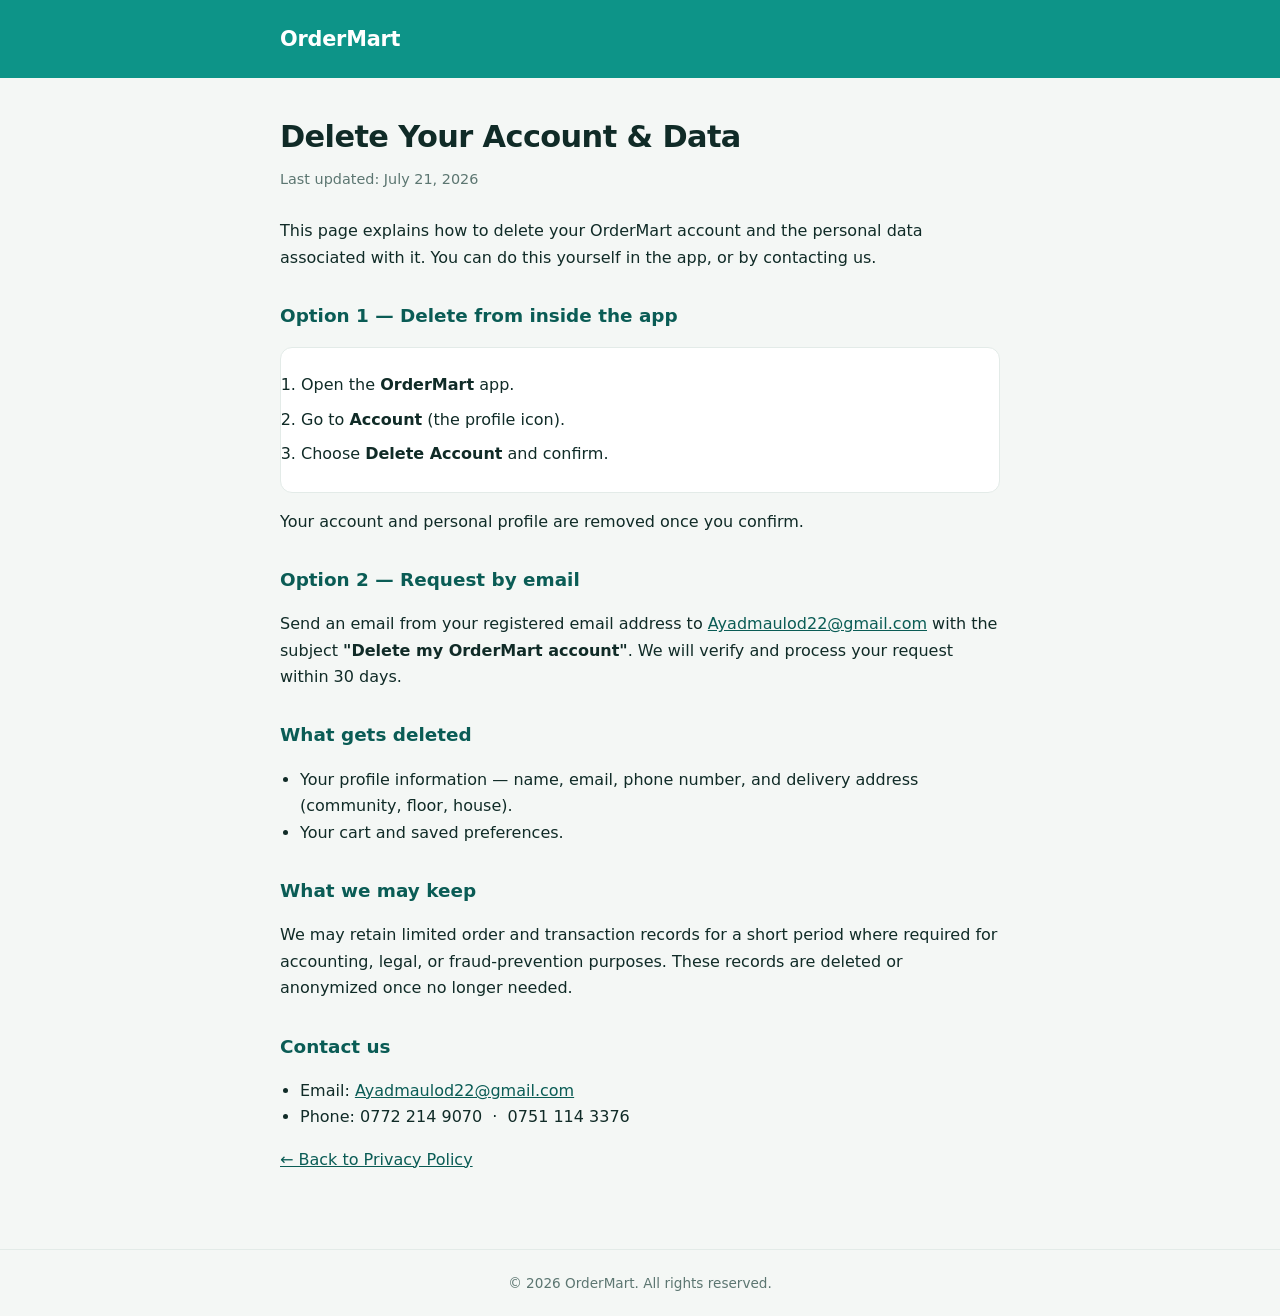
==== delete-account.html @ f2f87ff2 "OrderMart website: homepage, privacy, account-deletion, SEO (sitemap, robots, Search Console tag) Co" ====
<!DOCTYPE html>
<html lang="en">
<head>
  <meta charset="UTF-8" />
  <meta name="viewport" content="width=device-width, initial-scale=1.0" />
  <title>Delete Your Account — OrderMart</title>
  <style>
    :root { --brand:#0d9488; --brand-deep:#0a5c55; --ink:#102b27; --muted:#5c7671; --line:#e3ebe8; --bg:#f4f7f5; }
    * { box-sizing:border-box; }
    body { margin:0; background:var(--bg); color:var(--ink);
      font-family:system-ui,-apple-system,"Segoe UI",Roboto,Helvetica,Arial,sans-serif; line-height:1.65; }
    .bar { background:var(--brand); color:#fff; padding:22px 20px; }
    .wrap { max-width:760px; margin:0 auto; padding:0 20px; }
    .brand { font-weight:800; font-size:1.3rem; letter-spacing:-0.01em; }
    main { max-width:760px; margin:0 auto; padding:34px 20px 60px; }
    h1 { font-size:1.9rem; margin:0 0 6px; letter-spacing:-0.02em; }
    .updated { color:var(--muted); font-size:.9rem; margin:0 0 26px; }
    h2 { font-size:1.15rem; margin:30px 0 8px; color:var(--brand-deep); }
    a { color:var(--brand-deep); }
    ol, ul { padding-left:20px; }
    .steps { background:#fff; border:1px solid var(--line); border-radius:12px; padding:16px 20px; }
    .steps li { margin:8px 0; }
    footer { border-top:1px solid var(--line); color:var(--muted); font-size:.85rem; text-align:center; padding:22px; }
  </style>
</head>
<body>
  <div class="bar"><div class="wrap brand">OrderMart</div></div>
  <main>
    <h1>Delete Your Account &amp; Data</h1>
    <p class="updated">Last updated: July 21, 2026</p>

    <p>This page explains how to delete your OrderMart account and the personal data associated with it. You can do this yourself in the app, or by contacting us.</p>

    <h2>Option 1 — Delete from inside the app</h2>
    <ol class="steps">
      <li>Open the <strong>OrderMart</strong> app.</li>
      <li>Go to <strong>Account</strong> (the profile icon).</li>
      <li>Choose <strong>Delete Account</strong> and confirm.</li>
    </ol>
    <p>Your account and personal profile are removed once you confirm.</p>

    <h2>Option 2 — Request by email</h2>
    <p>Send an email from your registered email address to
      <a href="mailto:Ayadmaulod22@gmail.com?subject=Delete%20my%20OrderMart%20account">Ayadmaulod22@gmail.com</a>
      with the subject <strong>"Delete my OrderMart account"</strong>. We will verify and process your request within 30 days.</p>

    <h2>What gets deleted</h2>
    <ul>
      <li>Your profile information — name, email, phone number, and delivery address (community, floor, house).</li>
      <li>Your cart and saved preferences.</li>
    </ul>

    <h2>What we may keep</h2>
    <p>We may retain limited order and transaction records for a short period where required for accounting, legal, or fraud-prevention purposes. These records are deleted or anonymized once no longer needed.</p>

    <h2>Contact us</h2>
    <ul>
      <li>Email: <a href="mailto:Ayadmaulod22@gmail.com">Ayadmaulod22@gmail.com</a></li>
      <li>Phone: 0772 214 9070 &nbsp;·&nbsp; 0751 114 3376</li>
    </ul>
    <p><a href="privacy.html">← Back to Privacy Policy</a></p>
  </main>
  <footer>© 2026 OrderMart. All rights reserved.</footer>
</body>
</html>
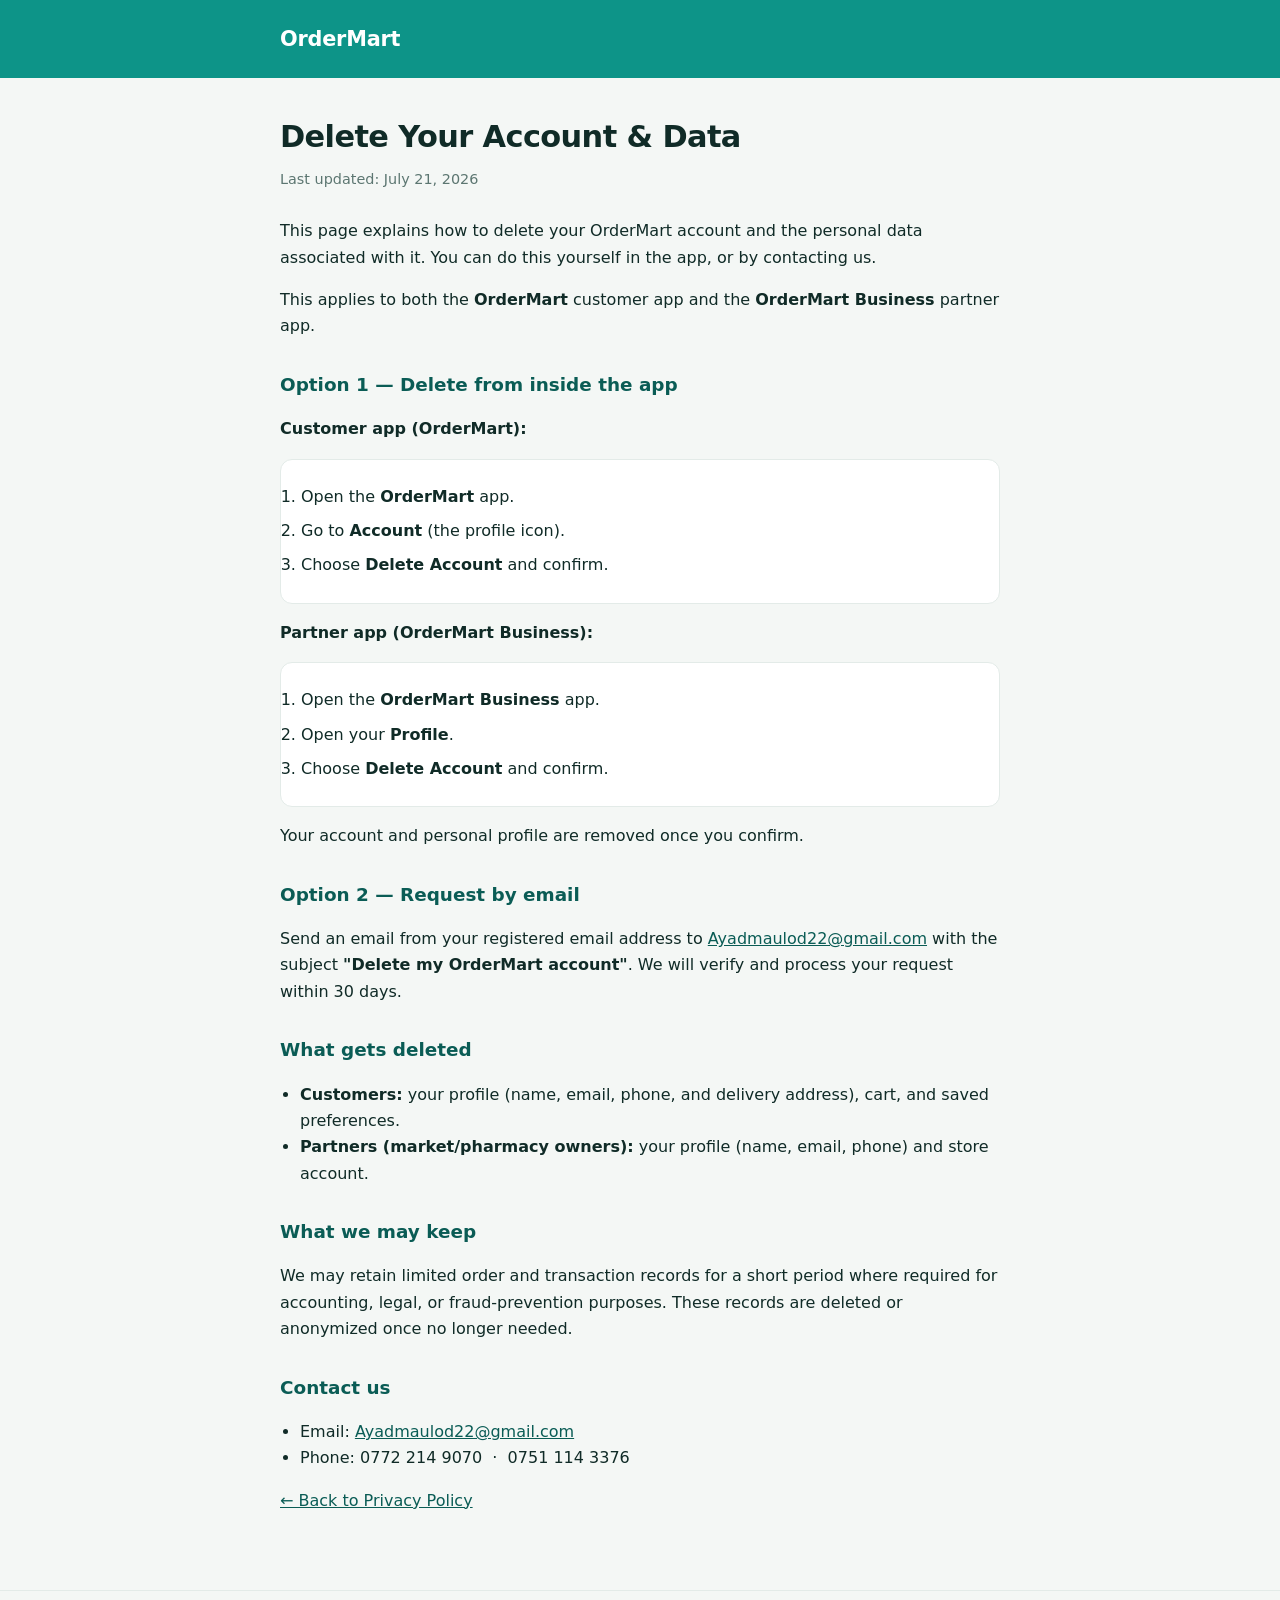
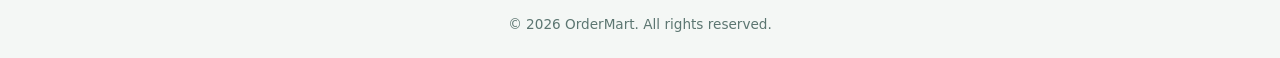
==== commit e14d392c: "Privacy + account-deletion pages now cover OrderMart Business (partner app) Co-Authored-By: Claude O" ====
--- a/delete-account.html
+++ b/delete-account.html
@@ -31,10 +31,19 @@
 
     <p>This page explains how to delete your OrderMart account and the personal data associated with it. You can do this yourself in the app, or by contacting us.</p>
 
+    <p>This applies to both the <strong>OrderMart</strong> customer app and the <strong>OrderMart Business</strong> partner app.</p>
+
     <h2>Option 1 — Delete from inside the app</h2>
+    <p><strong>Customer app (OrderMart):</strong></p>
     <ol class="steps">
       <li>Open the <strong>OrderMart</strong> app.</li>
       <li>Go to <strong>Account</strong> (the profile icon).</li>
+      <li>Choose <strong>Delete Account</strong> and confirm.</li>
+    </ol>
+    <p><strong>Partner app (OrderMart Business):</strong></p>
+    <ol class="steps">
+      <li>Open the <strong>OrderMart Business</strong> app.</li>
+      <li>Open your <strong>Profile</strong>.</li>
       <li>Choose <strong>Delete Account</strong> and confirm.</li>
     </ol>
     <p>Your account and personal profile are removed once you confirm.</p>
@@ -46,8 +55,8 @@
 
     <h2>What gets deleted</h2>
     <ul>
-      <li>Your profile information — name, email, phone number, and delivery address (community, floor, house).</li>
-      <li>Your cart and saved preferences.</li>
+      <li><strong>Customers:</strong> your profile (name, email, phone, and delivery address), cart, and saved preferences.</li>
+      <li><strong>Partners (market/pharmacy owners):</strong> your profile (name, email, phone) and store account.</li>
     </ul>
 
     <h2>What we may keep</h2>
